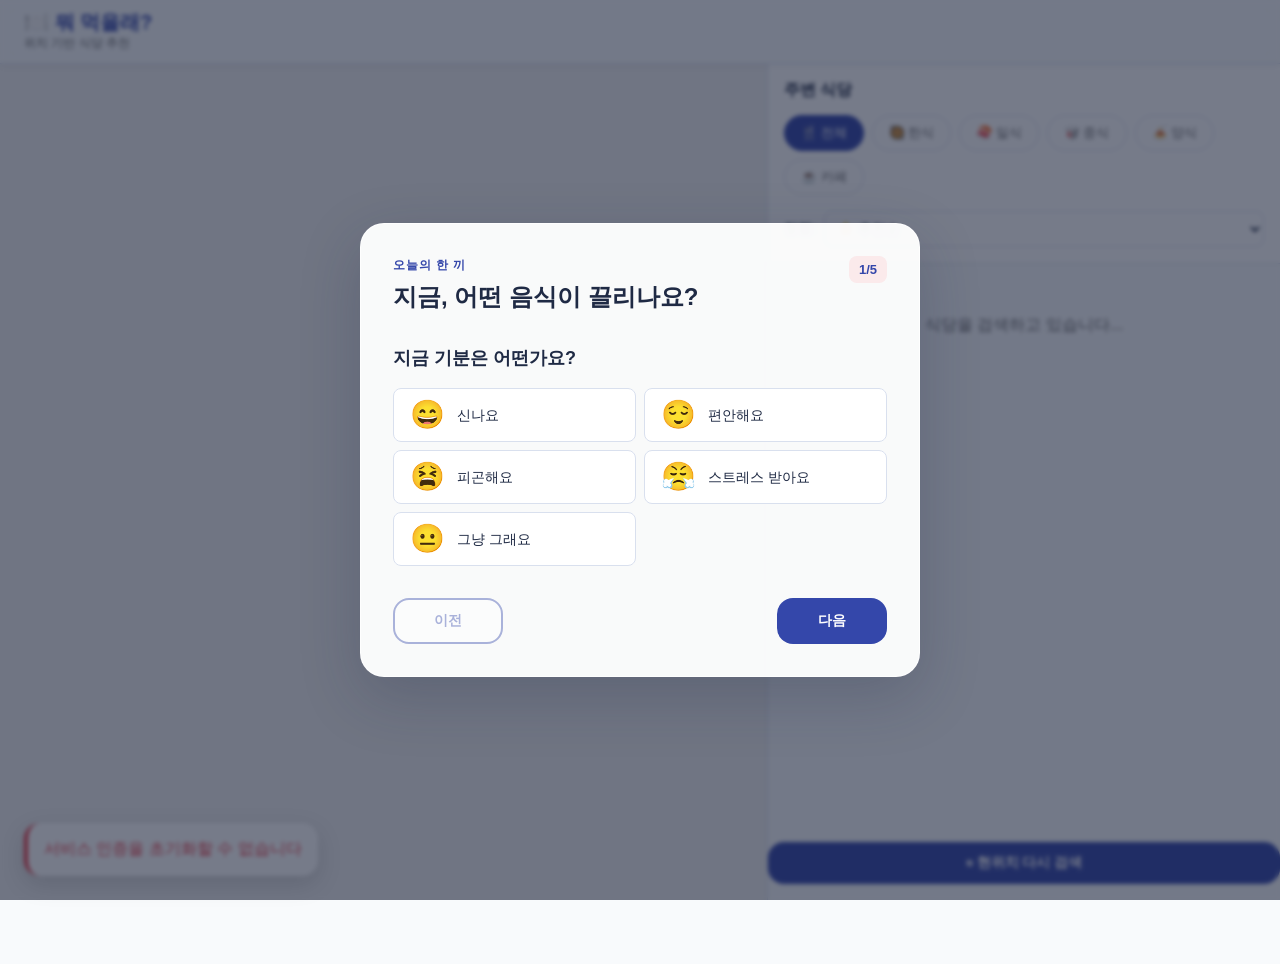
==== frontend/index.html @ f6ca093e "feat: add azd deployment setup and frontend container deployment" ====
<!DOCTYPE html>
<html lang="ko">
<head>
    <meta charset="UTF-8">
    <meta name="viewport" content="width=device-width, initial-scale=1.0">
    <title>🍽️ 뭐 먹을래? - 위치 기반 식당 추천</title>
    
    <!-- 카카오 Maps API SDK (다이나믹 로드) -->
    <!-- API 키는 config.js에서 설정되며, 로드는 kakao-map-loader.js에서 처리됩니다 -->
    
    <!-- Custom Styles -->
    <link rel="stylesheet" href="css/styles.css?v=20260823f">

    <script>
        (function () {
            if (location.hostname !== 'localhost' || location.port !== '3000') {
                return;
            }

            if ('serviceWorker' in navigator) {
                navigator.serviceWorker.getRegistrations().then((registrations) => {
                    registrations.forEach((registration) => registration.unregister());
                }).catch(() => {});
            }

            if ('caches' in window) {
                caches.keys().then((keys) => Promise.all(keys.map((k) => caches.delete(k)))).catch(() => {});
            }
        })();
    </script>
</head>
<body>
    <!-- Top Navigation Bar -->
    <nav class="navbar">
        <div class="navbar-content">
            <div class="navbar-left">
                <h1 class="navbar-title">🍽️ 뭐 먹을래?</h1>
                <p class="navbar-subtitle">위치 기반 식당 추천</p>
            </div>
            <div class="navbar-right">
                <button id="toggleTabBtn" class="tab-toggle-mobile" style="display: none;">
                    <span id="toggleTabText">리스트</span> 보기
                </button>
            </div>
        </div>
    </nav>

    <!-- Main Container -->
    <div class="container">
        <!-- Desktop: 2-Column Layout -->
        <div class="content-wrapper desktop-layout">
            <!-- Map Panel (60%) -->
            <div class="panel panel-map">
                <div id="map" class="map-container"></div>
                <div id="mapLoading" class="loading-indicator" style="display: none;">
                    <div class="spinner"></div>
                    <p>지도 로드 중...</p>
                </div>
            </div>

            <!-- List Panel (40%) -->
            <div class="panel panel-list">
                <!-- Filter Section -->
                <div class="filter-section">
                    <h3 class="filter-title">주변 식당</h3>
                    
                    <!-- Category Chips -->
                    <div class="category-chips">
                        <button class="chip chip-active" data-category="">
                            🍴 전체
                        </button>
                        <button class="chip" data-category="한식">
                            🥘 한식
                        </button>
                        <button class="chip" data-category="일식">
                            🍣 일식
                        </button>
                        <button class="chip" data-category="중식">
                            🥡 중식
                        </button>
                        <button class="chip" data-category="양식">
                            🍝 양식
                        </button>
                        <button class="chip" data-category="카페">
                            ☕ 카페
                        </button>
                    </div>

                    <!-- Sort Options -->
                    <div class="sort-section">
                        <label for="sortSelect">정렬:</label>
                        <select id="sortSelect" class="sort-select">
                            <option value="recommend">⭐ 추천순</option>
                            <option value="distance">📍 거리순</option>
                        </select>
                    </div>
                </div>

                <!-- Restaurant List -->
                <div class="list-container">
                    <div id="restaurantList" class="restaurant-list">
                        <div class="empty-state">
                            <p>식당을 검색하고 있습니다...</p>
                        </div>
                    </div>
                    
                    <div id="listLoading" class="loading-indicator" style="display: none;">
                        <div class="spinner"></div>
                        <p>목록 로드 중...</p>
                    </div>
                </div>

                <!-- Refresh Button -->
                <button id="refreshBtn" class="btn btn-primary" style="width: 100%; margin-top: 16px; margin-bottom: 16px;">
                    ↻ 현위치 다시 검색
                </button>
            </div>
        </div>

        <!-- Mobile: Tabbed Layout -->
        <div class="mobile-tabs">
            <!-- Tab Buttons -->
            <div class="tab-buttons">
                <button class="tab-btn tab-btn-active" data-tab="map">🗺️ 지도</button>
                <button class="tab-btn" data-tab="list">📋 리스트</button>
            </div>

            <!-- Tab Content -->
            <div class="tab-content">
                <!-- Map Tab -->
                <div id="mapTab" class="tab-pane tab-pane-active">
                    <div id="mapMobile" class="map-container"></div>
                    <div id="mapLoadingMobile" class="loading-indicator" style="display: none;">
                        <div class="spinner"></div>
                        <p>지도 로드 중...</p>
                    </div>
                </div>

                <!-- List Tab -->
                <div id="listTab" class="tab-pane">
                    <!-- Filter Section -->
                    <div class="filter-section">
                        <h3 class="filter-title">주변 식당</h3>
                        
                        <!-- Category Chips -->
                        <div class="category-chips">
                            <button class="chip chip-active" data-category="">
                                🍴 전체
                            </button>
                            <button class="chip" data-category="한식">
                                🥘 한식
                            </button>
                            <button class="chip" data-category="일식">
                                🍣 일식
                            </button>
                            <button class="chip" data-category="중식">
                                🥡 중식
                            </button>
                            <button class="chip" data-category="양식">
                                🍝 양식
                            </button>
                            <button class="chip" data-category="카페">
                                ☕ 카페
                            </button>
                        </div>

                        <!-- Sort Options -->
                        <div class="sort-section">
                            <label for="sortSelectMobile">정렬:</label>
                            <select id="sortSelectMobile" class="sort-select">
                                <option value="recommend">⭐ 추천순</option>
                                <option value="distance">📍 거리순</option>
                            </select>
                        </div>
                    </div>

                    <!-- Restaurant List -->
                    <div class="list-container">
                        <div id="restaurantListMobile" class="restaurant-list">
                            <div class="empty-state">
                                <p>식당을 검색하고 있습니다...</p>
                            </div>
                        </div>
                        
                        <div id="listLoadingMobile" class="loading-indicator" style="display: none;">
                            <div class="spinner"></div>
                            <p>목록 로드 중...</p>
                        </div>
                    </div>

                    <!-- Refresh Button -->
                    <button id="refreshBtnMobile" class="btn btn-primary" style="width: 100%; margin-top: 16px; margin-bottom: 16px;">
                        ↻ 현위치 다시 검색
                    </button>
                </div>
            </div>
        </div>
    </div>

    <!-- Restaurant Detail Modal -->
    <div id="detailModal" class="modal" style="display: none;" role="dialog" aria-modal="true" aria-labelledby="detailModalTitle">
        <div class="modal-overlay" id="modalOverlay"></div>
        <div class="modal-content">
            <button class="modal-close" type="button" aria-label="상세 정보 닫기">&times;</button>
            
            <div id="detailContent">
                <!-- Will be filled by JavaScript -->
            </div>
        </div>
    </div>

    <!-- Food Preference Survey -->
    <div id="surveyModal" class="survey-modal" style="display: none;" role="dialog" aria-modal="true" aria-labelledby="surveyTitle">
        <div class="survey-overlay"></div>
        <section class="survey-card">
            <div class="survey-header">
                <div>
                    <p class="survey-kicker">오늘의 한 끼</p>
                    <h2 id="surveyTitle">지금, 어떤 음식이 끌리나요?</h2>
                </div>
                <span id="surveyProgress" class="survey-progress" aria-live="polite">1/5</span>
            </div>
            <div id="surveyContent" class="survey-content"></div>
            <div class="survey-actions">
                <button id="surveyBackBtn" class="btn btn-secondary" type="button">이전</button>
                <button id="surveyNextBtn" class="btn btn-primary" type="button">다음</button>
            </div>
        </section>
    </div>

    <!-- Error Toast -->
    <div id="errorToast" class="toast toast-error" style="display: none;"></div>

    <!-- Success Toast -->
    <div id="successToast" class="toast toast-success" style="display: none;"></div>

    <!-- Scripts -->
    <!-- 1. 런타임 API 베이스 URL 강제 설정 -->
    <script>
        window.__API_BASE_URL__ = '/api';
    </script>

    <!-- 2. 설정 파일 로드 -->
    <script src="js/config.js?v=20260823f"></script>
    
        <!-- 3. 카카오 Maps API SDK 로더 (config.js의 API 키 사용) -->
    <script src="js/kakao-map-loader.js?v=20260823f"></script>
    
    <!-- 4. 유틸리티 및 API 핸들러 -->
    <script src="js/utils.js?v=20260823f"></script>
    <script src="js/api.js?v=20260823f"></script>
    <script src="js/survey-data.js?v=20260823a"></script>
    <script src="js/survey.js?v=20260823a"></script>
    
    <!-- 5. 지도 및 앱 로직 (카카오맵 기반) -->
    <script src="js/map.js?v=20260823f"></script>
    <script src="js/app.js?v=20260823f"></script>
</body>
</html>
---- frontend/css/styles.css ----
/* ===== CSS Variables & Theme ===== */
:root {
    /* Colors */
    --primary-color: #3447AA;
    --primary-light: #5B6EC7;
    --soft-surface: #FBEAEB;
    --text-primary: #1F2A44;
    --text-secondary: #666666;
    --background-color: #F8FAFC;
    --border-color: #D9E0EE;
    --success-color: #4CAF50;
    --error-color: #E63946;
    --warning-color: #FFC107;

    /* Spacing */
    --spacing-xs: 4px;
    --spacing-sm: 8px;
    --spacing-md: 16px;
    --spacing-lg: 24px;
    --spacing-xl: 32px;

    /* Sizing */
    --navbar-height: 64px;
    --tab-height: 48px;

    /* Border Radius */
    --radius-sm: 8px;
    --radius-md: 16px;
    --radius-lg: 24px;

    /* Z-index */
    --z-navbar: 1000;
    --z-modal-overlay: 1001;
    --z-modal: 1002;
    --z-toast: 1003;

    /* Transitions */
    --transition-fast: 150ms ease;
    --transition-normal: 300ms ease;
    --transition-slow: 500ms ease;
}

/* ===== Global Styles ===== */
* {
    margin: 0;
    padding: 0;
    box-sizing: border-box;
}

html, body {
    height: 100%;
    width: 100%;
    font-family: -apple-system, BlinkMacSystemFont, 'Segoe UI', 'Roboto', 'Oxygen',
        'Ubuntu', 'Cantarell', 'Fira Sans', 'Droid Sans', 'Helvetica Neue',
        sans-serif;
    -webkit-font-smoothing: antialiased;
    -moz-osx-font-smoothing: grayscale;
}

body {
    background-color: var(--background-color);
    color: var(--text-primary);
    overflow: hidden;
}

/* ===== Typography ===== */
h1, h2, h3, h4, h5, h6 {
    font-weight: 600;
    line-height: 1.2;
}

p {
    line-height: 1.6;
    color: var(--text-secondary);
}

button, input, select {
    font-family: inherit;
}

/* ===== Navbar ===== */
.navbar {
    position: fixed;
    top: 0;
    left: 0;
    right: 0;
    height: var(--navbar-height);
    background: rgba(248, 250, 252, 0.8);
    backdrop-filter: blur(12px);
    border-bottom: 1px solid var(--border-color);
    z-index: var(--z-navbar);
    display: flex;
    align-items: center;
    box-shadow: 0 2px 8px rgba(0, 0, 0, 0.04);
}

.navbar-content {
    display: flex;
    justify-content: space-between;
    align-items: center;
    width: 100%;
    max-width: 1400px;
    margin: 0 auto;
    padding: 0 var(--spacing-lg);
}

.navbar-left {
    display: flex;
    flex-direction: column;
}

.navbar-title {
    font-size: 20px;
    font-weight: 700;
    color: var(--primary-color);
    margin: 0;
}

.navbar-subtitle {
    font-size: 12px;
    color: var(--text-secondary);
    margin: 0;
}

.navbar-right {
    display: flex;
    gap: var(--spacing-md);
    align-items: center;
}

.tab-toggle-mobile {
    padding: var(--spacing-sm) var(--spacing-md);
    border: 1px solid var(--border-color);
    border-radius: var(--radius-sm);
    background: white;
    color: var(--primary-color);
    font-weight: 600;
    cursor: pointer;
    transition: all var(--transition-fast);
}

.tab-toggle-mobile:hover {
    background: var(--soft-surface);
}

/* ===== Container & Layout ===== */
.container {
    display: flex;
    flex-direction: column;
    height: calc(100vh - var(--navbar-height));
    margin-top: var(--navbar-height);
    overflow: hidden;
}

.content-wrapper {
    display: flex;
    height: 100%;
    overflow: hidden;
}

.desktop-layout {
    display: flex;
    gap: 0;
}

.panel {
    display: flex;
    flex-direction: column;
    background: white;
    overflow: hidden;
    min-height: 0;
    min-width: 0;
}

.panel-map {
    flex: 0 0 60%;
    border-right: 1px solid var(--border-color);
}

.panel-list {
    flex: 0 0 40%;
    display: flex;
    flex-direction: column;
    background: var(--background-color);
}

.map-container {
    width: 100%;
    height: 100%;
    position: relative;
    background: #f0f0f0;
}

/* Leaflet customization */
.leaflet-control-container .leaflet-top .leaflet-control {
    margin: var(--spacing-md);
}

.leaflet-control-zoom {
    background: rgba(255, 255, 255, 0.9) !important;
    backdrop-filter: blur(10px) !important;
    border: 1px solid var(--border-color) !important;
    border-radius: var(--radius-md) !important;
    box-shadow: 0 4px 15px rgba(0, 0, 0, 0.1) !important;
}

.leaflet-control-zoom a {
    width: 40px !important;
    height: 40px !important;
    line-height: 40px !important;
    font-size: 18px !important;
    color: var(--primary-color) !important;
    border-bottom: 1px solid var(--border-color) !important;
}

.leaflet-control-zoom a:hover {
    background-color: var(--soft-surface) !important;
}

.leaflet-control-zoom a:last-child {
    border-bottom: none !important;
}

/* ===== Filter Section ===== */
.filter-section {
    padding: var(--spacing-md);
    background: white;
    border-bottom: 1px solid var(--border-color);
}

.filter-title {
    font-size: 16px;
    font-weight: 600;
    margin-bottom: var(--spacing-md);
    color: var(--text-primary);
}

.category-chips {
    display: flex;
    gap: var(--spacing-sm);
    flex-wrap: wrap;
    margin-bottom: var(--spacing-md);
}

.chip {
    padding: var(--spacing-sm) var(--spacing-md);
    border: 1px solid var(--border-color);
    border-radius: 18px;
    background: white;
    color: var(--text-secondary);
    font-size: 13px;
    font-weight: 500;
    cursor: pointer;
    transition: all var(--transition-fast);
    white-space: nowrap;
}

.chip:hover {
    border-color: var(--primary-color);
    color: var(--primary-color);
}

.chip-active {
    background: var(--primary-color);
    color: white;
    border-color: var(--primary-color);
}

.sort-section {
    display: flex;
    align-items: center;
    gap: var(--spacing-sm);
    font-size: 14px;
}

.sort-select {
    flex: 1;
    padding: 8px var(--spacing-sm);
    border: 1px solid var(--border-color);
    border-radius: var(--radius-sm);
    background: white;
    color: var(--text-primary);
    font-size: 14px;
    cursor: pointer;
    transition: border var(--transition-fast);
}

.sort-select:hover,
.sort-select:focus {
    border-color: var(--primary-color);
    outline: none;
}

/* ===== Restaurant List ===== */
.list-container {
    flex: 1;
    overflow-y: auto;
    padding: var(--spacing-md);
    display: flex;
    flex-direction: column;
    gap: var(--spacing-md);
}

.restaurant-list {
    display: flex;
    flex-direction: column;
    gap: var(--spacing-md);
}

.restaurant-card {
    background: white;
    border: 1px solid var(--border-color);
    border-radius: var(--radius-md);
    padding: var(--spacing-md);
    cursor: pointer;
    transition: all var(--transition-fast);
}

.restaurant-card:hover {
    border-color: var(--primary-color);
    box-shadow: 0 4px 15px rgba(52, 71, 170, 0.1);
    transform: translateY(-2px);
}

.card-header {
    display: flex;
    justify-content: space-between;
    align-items: flex-start;
    margin-bottom: var(--spacing-sm);
}

.card-name {
    font-size: 15px;
    font-weight: 600;
    color: var(--text-primary);
    margin: 0;
}

.card-score {
    background: var(--primary-color);
    color: white;
    padding: 4px 8px;
    border-radius: 4px;
    font-size: 12px;
    font-weight: 600;
}

.card-meta {
    display: flex;
    gap: var(--spacing-md);
    font-size: 13px;
    color: var(--text-secondary);
    margin-bottom: var(--spacing-sm);
}

.card-category {
    display: inline-block;
    padding: 2px 6px;
    background: var(--soft-surface);
    border-radius: 4px;
    color: var(--primary-color);
    font-weight: 500;
}

.card-footer {
    display: flex;
    justify-content: space-between;
    align-items: center;
    font-size: 12px;
    color: var(--text-secondary);
}

.empty-state {
    display: flex;
    flex-direction: column;
    align-items: center;
    justify-content: center;
    padding: var(--spacing-xl);
    color: var(--text-secondary);
    text-align: center;
}

/* ===== Buttons ===== */
.btn {
    padding: 12px 16px;
    border: none;
    border-radius: var(--radius-md);
    font-size: 14px;
    font-weight: 600;
    cursor: pointer;
    transition: all var(--transition-fast);
    display: inline-flex;
    align-items: center;
    justify-content: center;
    gap: var(--spacing-sm);
}

.btn-primary {
    background: var(--primary-color);
    color: white;
}

.btn-primary:hover {
    background: var(--primary-light);
}

.btn-primary:active {
    transform: scale(0.98);
}

.btn-secondary {
    background: white;
    color: var(--primary-color);
    border: 2px solid var(--primary-color);
}

.btn-secondary:hover {
    background: var(--soft-surface);
}

.modal-close {
    position: absolute;
    top: var(--spacing-md);
    right: var(--spacing-md);
    width: 36px;
    height: 36px;
    border: none;
    background: transparent;
    font-size: 24px;
    color: #000000;
    font-weight: 700;
    cursor: pointer;
    transition: color var(--transition-fast);
}

.modal-close:hover {
    color: #000000;
}

/* ===== Loading Indicator ===== */
.loading-indicator {
    display: flex;
    flex-direction: column;
    align-items: center;
    justify-content: center;
    padding: var(--spacing-xl);
    color: var(--text-secondary);
}

.spinner {
    width: 40px;
    height: 40px;
    border: 3px solid var(--border-color);
    border-top-color: var(--primary-color);
    border-radius: 50%;
    animation: spin 1s linear infinite;
    margin-bottom: var(--spacing-md);
}

@keyframes spin {
    to { transform: rotate(360deg); }
}

/* ===== Modal ===== */
.modal {
    position: fixed;
    top: 0;
    left: 0;
    right: 0;
    bottom: 0;
    z-index: var(--z-modal);
    display: flex;
    align-items: center;
    justify-content: center;
}

.modal-overlay {
    position: absolute;
    top: 0;
    left: 0;
    right: 0;
    bottom: 0;
    background: rgba(0, 0, 0, 0.4);
    z-index: var(--z-modal-overlay);
}

.modal-content {
    position: relative;
    z-index: var(--z-modal);
    width: 100%;
    max-width: 600px;
    margin: 0 var(--spacing-md);
    background: white;
    border-radius: var(--radius-lg);
    max-height: 90vh;
    overflow-y: auto;
    animation: slideUp var(--transition-normal);
}

/* ===== Food Preference Survey ===== */
.survey-modal {
    position: fixed;
    inset: 0;
    z-index: 1100;
    display: flex;
    align-items: center;
    justify-content: center;
    padding: var(--spacing-lg);
}

.survey-overlay {
    position: absolute;
    inset: 0;
    background: rgba(20, 28, 52, 0.58);
    backdrop-filter: blur(2px);
}

.survey-card {
    position: relative;
    z-index: 1;
    width: min(100%, 560px);
    max-height: min(700px, 90vh);
    overflow-y: auto;
    padding: var(--spacing-xl);
    background: rgba(255, 255, 255, 0.96);
    border: 1px solid rgba(255, 255, 255, 0.8);
    border-radius: var(--radius-lg);
    box-shadow: 0 20px 60px rgba(31, 42, 68, 0.22);
    animation: surveyEnter 300ms ease-out;
}

.survey-header {
    display: flex;
    align-items: flex-start;
    justify-content: space-between;
    gap: var(--spacing-md);
    margin-bottom: var(--spacing-xl);
}

.survey-kicker,
.survey-result-label {
    margin-bottom: var(--spacing-sm);
    color: var(--primary-color);
    font-size: 12px;
    font-weight: 700;
    letter-spacing: 0.08em;
}

.survey-header h2 {
    max-width: 380px;
    font-size: 24px;
    color: var(--text-primary);
}

.survey-progress {
    flex: 0 0 auto;
    padding: 6px 10px;
    border-radius: var(--radius-sm);
    background: var(--soft-surface);
    color: var(--primary-color);
    font-size: 13px;
    font-weight: 700;
}

.survey-question {
    margin-bottom: var(--spacing-md);
    color: var(--text-primary);
    font-size: 18px;
    font-weight: 700;
}

.survey-options {
    display: grid;
    grid-template-columns: repeat(2, minmax(0, 1fr));
    gap: var(--spacing-sm);
}

.survey-option {
    display: flex;
    align-items: center;
    gap: 12px;
    min-height: 52px;
    padding: 12px var(--spacing-md);
    border: 1px solid var(--border-color);
    border-radius: var(--radius-sm);
    background: white;
    color: var(--text-primary);
    font-size: 14px;
    text-align: left;
    cursor: pointer;
    transition: all var(--transition-fast);
}

.survey-option-emoji {
    flex: 0 0 auto;
    font-size: 28px;
    line-height: 1;
}

.survey-option-label {
    line-height: 1.35;
}

.survey-option:hover,
.survey-option.selected {
    border-color: var(--primary-color);
    background: #eef0ff;
    color: var(--primary-color);
}

.survey-option.selected {
    box-shadow: inset 3px 0 0 var(--primary-color);
    font-weight: 700;
}

.survey-actions {
    display: flex;
    justify-content: space-between;
    gap: var(--spacing-md);
    margin-top: var(--spacing-xl);
}

.survey-actions .btn {
    min-width: 110px;
}

.survey-actions .btn:disabled {
    opacity: 0.4;
    cursor: not-allowed;
}

.survey-result h3 {
    margin-bottom: var(--spacing-md);
    color: var(--primary-color);
    font-size: 28px;
}

.survey-reason {
    margin-bottom: var(--spacing-lg);
    padding: var(--spacing-md);
    border-left: 3px solid var(--primary-color);
    background: #f5f6ff;
    color: var(--text-primary);
    font-size: 14px;
}

.survey-score-list {
    display: grid;
    gap: 6px;
}

.survey-score-row {
    display: flex;
    justify-content: space-between;
    padding: 10px 12px;
    border-bottom: 1px solid var(--border-color);
    color: var(--text-secondary);
    font-size: 14px;
}

.survey-score-row strong {
    color: var(--text-primary);
}

@keyframes surveyEnter {
    from { transform: translateY(12px); opacity: 0; }
    to { transform: translateY(0); opacity: 1; }
}

@keyframes slideUp {
    from {
        transform: translateY(100%);
    }
    to {
        transform: translateY(0);
    }
}

/* ===== Toast Notifications ===== */
.toast {
    position: fixed;
    bottom: var(--spacing-lg);
    left: var(--spacing-lg);
    right: auto;
    max-width: 400px;
    padding: var(--spacing-md);
    border-radius: var(--radius-md);
    background: white;
    box-shadow: 0 8px 24px rgba(0, 0, 0, 0.15);
    z-index: var(--z-toast);
    animation: slideIn var(--transition-normal);
}

@keyframes slideIn {
    from {
        transform: translateX(-100%);
        opacity: 0;
    }
    to {
        transform: translateX(0);
        opacity: 1;
    }
}

.toast-error {
    border-left: 4px solid var(--error-color);
    color: var(--error-color);
}

.toast-success {
    border-left: 4px solid var(--success-color);
    color: var(--success-color);
}

/* ===== Mobile Tabs ===== */
.mobile-tabs {
    display: none;
    flex-direction: column;
    height: 100%;
}

.tab-buttons {
    display: flex;
    gap: 0;
    background: white;
    border-bottom: 1px solid var(--border-color);
    height: var(--tab-height);
}

.tab-btn {
    flex: 1;
    padding: 0;
    border: none;
    background: transparent;
    color: var(--text-secondary);
    font-size: 14px;
    font-weight: 600;
    cursor: pointer;
    transition: all var(--transition-fast);
    border-bottom: 2px solid transparent;
    display: flex;
    align-items: center;
    justify-content: center;
    gap: var(--spacing-sm);
}

.tab-btn:hover {
    color: var(--primary-color);
}

.tab-btn-active {
    color: var(--primary-color);
    border-bottom-color: var(--primary-color);
}

.tab-content {
    flex: 1;
    display: flex;
    overflow: hidden;
}

.tab-pane {
    width: 100%;
    height: 100%;
    display: none;
    flex-direction: column;
    overflow-y: auto;
    min-height: 400px;
}

.tab-pane-active {
    display: flex;
}

/* ===== Detail Modal Content ===== */
.detail-header {
    padding: var(--spacing-lg);
    background: linear-gradient(135deg, var(--primary-color), var(--primary-light));
    color: white;
}

.detail-name {
    font-size: 24px;
    font-weight: 700;
    margin-bottom: var(--spacing-sm);
}

.detail-meta {
    display: flex;
    gap: var(--spacing-lg);
    flex-wrap: wrap;
    font-size: 14px;
}

.detail-body {
    padding: var(--spacing-lg);
}

.detail-section {
    margin-bottom: var(--spacing-lg);
}

.detail-section-title {
    font-size: 16px;
    font-weight: 600;
    margin-bottom: var(--spacing-md);
    color: var(--text-primary);
}

.review-form {
    background: var(--background-color);
    padding: var(--spacing-md);
    border-radius: var(--radius-md);
    margin-bottom: var(--spacing-md);
}

.rating-input {
    display: flex;
    gap: var(--spacing-sm);
    margin-bottom: var(--spacing-md);
    font-size: 24px;
}

.star {
    cursor: pointer;
    transition: all var(--transition-fast);
}

.star:hover,
.star.active {
    color: #FFD700;
    transform: scale(1.1);
}

.review-list {
    display: flex;
    flex-direction: column;
    gap: var(--spacing-md);
}

.review-item {
    border: 1px solid var(--border-color);
    border-radius: var(--radius-md);
    padding: var(--spacing-md);
}

.review-header {
    display: flex;
    justify-content: space-between;
    align-items: center;
    margin-bottom: var(--spacing-sm);
}

.review-user {
    font-weight: 600;
    color: var(--text-primary);
}

.review-rating {
    color: #FFD700;
}

.star-rating {
    display: inline-flex;
    align-items: center;
    gap: 1px;
    vertical-align: middle;
}

.rating-star {
    position: relative;
    display: inline-block;
    line-height: 1;
    color: #D9E0EE;
}

.rating-star.is-full {
    color: #FFD700;
}

.rating-star.is-half::after {
    content: '★';
    position: absolute;
    left: 0;
    top: 0;
    width: 50%;
    overflow: hidden;
    color: #FFD700;
}

.review-content {
    font-size: 14px;
    line-height: 1.6;
    color: var(--text-secondary);
}

/* ===== Responsive Design ===== */
@media (max-width: 768px) {
    .modal {
        align-items: flex-end;
        justify-content: center;
    }

    .survey-modal {
        align-items: flex-end;
        padding: 0;
    }

    .survey-card {
        width: 100%;
        max-height: 92vh;
        padding: var(--spacing-lg) var(--spacing-md);
        border-radius: var(--radius-lg) var(--radius-lg) 0 0;
    }

    .survey-header h2 {
        font-size: 21px;
    }

    .survey-options {
        grid-template-columns: 1fr;
    }

    .desktop-layout {
        display: none !important;
    }

    .mobile-tabs {
        display: flex !important;
    }

    .tab-toggle-mobile {
        display: block !important;
    }

    .navbar-content {
        padding: 0 var(--spacing-md);
    }

    .modal-content {
        width: 100%;
        max-width: 100%;
        margin: 0;
        border-radius: var(--radius-lg) var(--radius-lg) 0 0;
    }

    .detail-header {
        padding: var(--spacing-md);
    }

    .detail-name {
        font-size: 20px;
    }

    .category-chips {
        overflow-x: auto;
        flex-wrap: nowrap;
        padding-bottom: var(--spacing-sm);
    }

    .chip {
        flex-shrink: 0;
    }

    .toast {
        left: var(--spacing-md);
        right: var(--spacing-md);
        max-width: none;
    }
}

@media (max-width: 480px) {
    .navbar-title {
        font-size: 16px;
    }

    .navbar-subtitle {
        display: none;
    }

    .detail-meta {
        font-size: 12px;
        gap: var(--spacing-md);
    }

    .btn {
        width: 100%;
    }

    .survey-actions .btn {
        width: auto;
        flex: 1;
    }
}

/* ===== Scrollbar Styling ===== */
::-webkit-scrollbar {
    width: 8px;
    height: 8px;
}

::-webkit-scrollbar-track {
    background: transparent;
}

::-webkit-scrollbar-thumb {
    background: var(--border-color);
    border-radius: 4px;
}

::-webkit-scrollbar-thumb:hover {
    background: var(--text-secondary);
}
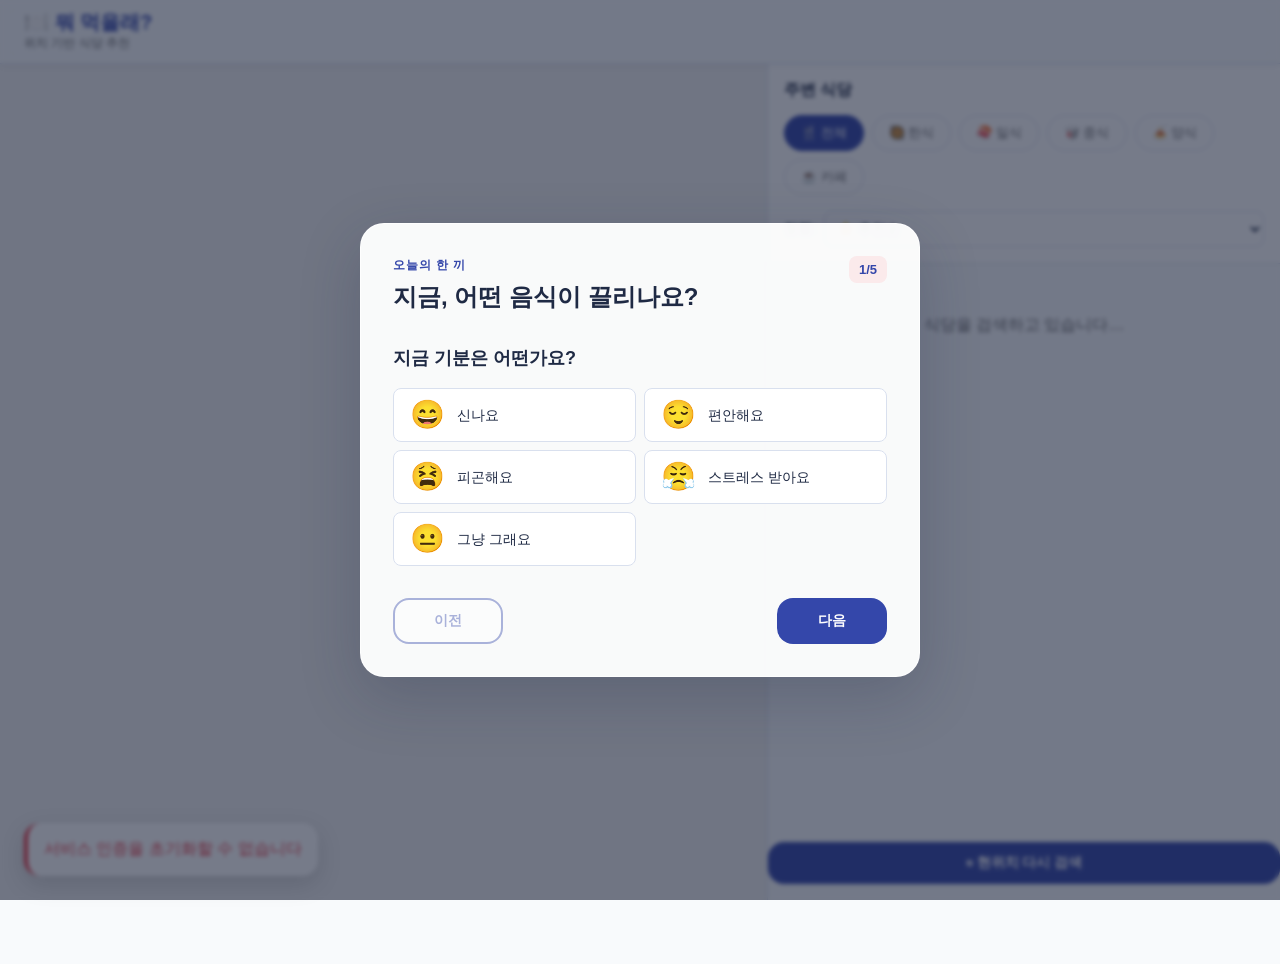
==== commit e03ad715: "style & a11y: web-design-guidelines 접근성 및 터치 UX 보완" ====
--- a/frontend/index.html
+++ b/frontend/index.html
@@ -52,9 +52,9 @@
             <!-- Map Panel (60%) -->
             <div class="panel panel-map">
                 <div id="map" class="map-container"></div>
-                <div id="mapLoading" class="loading-indicator" style="display: none;">
+                <div id="mapLoading" class="loading-indicator" style="display: none;" aria-live="polite">
                     <div class="spinner"></div>
-                    <p>지도 로드 중...</p>
+                    <p>지도 로드 중…</p>
                 </div>
             </div>
 
@@ -100,13 +100,13 @@
                 <div class="list-container">
                     <div id="restaurantList" class="restaurant-list">
                         <div class="empty-state">
-                            <p>식당을 검색하고 있습니다...</p>
+                            <p>식당을 검색하고 있습니다…</p>
                         </div>
                     </div>
                     
-                    <div id="listLoading" class="loading-indicator" style="display: none;">
+                    <div id="listLoading" class="loading-indicator" style="display: none;" aria-live="polite">
                         <div class="spinner"></div>
-                        <p>목록 로드 중...</p>
+                        <p>목록 로드 중…</p>
                     </div>
                 </div>
 
@@ -117,83 +117,96 @@
             </div>
         </div>
 
-        <!-- Mobile: Tabbed Layout -->
-        <div class="mobile-tabs">
-            <!-- Tab Buttons -->
-            <div class="tab-buttons">
-                <button class="tab-btn tab-btn-active" data-tab="map">🗺️ 지도</button>
-                <button class="tab-btn" data-tab="list">📋 리스트</button>
-            </div>
-
-            <!-- Tab Content -->
-            <div class="tab-content">
-                <!-- Map Tab -->
-                <div id="mapTab" class="tab-pane tab-pane-active">
-                    <div id="mapMobile" class="map-container"></div>
-                    <div id="mapLoadingMobile" class="loading-indicator" style="display: none;">
-                        <div class="spinner"></div>
-                        <p>지도 로드 중...</p>
-                    </div>
-                </div>
-
-                <!-- List Tab -->
-                <div id="listTab" class="tab-pane">
-                    <!-- Filter Section -->
-                    <div class="filter-section">
-                        <h3 class="filter-title">주변 식당</h3>
-                        
-                        <!-- Category Chips -->
-                        <div class="category-chips">
-                            <button class="chip chip-active" data-category="">
-                                🍴 전체
-                            </button>
-                            <button class="chip" data-category="한식">
-                                🥘 한식
-                            </button>
-                            <button class="chip" data-category="일식">
-                                🍣 일식
-                            </button>
-                            <button class="chip" data-category="중식">
-                                🥡 중식
-                            </button>
-                            <button class="chip" data-category="양식">
-                                🍝 양식
-                            </button>
-                            <button class="chip" data-category="카페">
-                                ☕ 카페
-                            </button>
-                        </div>
-
-                        <!-- Sort Options -->
-                        <div class="sort-section">
-                            <label for="sortSelectMobile">정렬:</label>
+        <!-- Mobile Layout: Fullscreen Map + Bottom Sheet -->
+        <div class="mobile-layout">
+            <!-- Fullscreen Map Base -->
+            <div class="mobile-map-wrapper">
+                <div id="mapMobile" class="map-container"></div>
+                <div id="mapLoadingMobile" class="loading-indicator" style="display: none;" aria-live="polite">
+                    <div class="spinner"></div>
+                    <p>지도 로드 중…</p>
+                </div>
+
+                <!-- Top Floating Quick Category Bar -->
+                <div class="mobile-top-bar">
+                    <div class="category-chips mobile-category-chips" role="group" aria-label="식당 카테고리 필터">
+                        <button class="chip chip-active" data-category="">🍴 전체</button>
+                        <button class="chip" data-category="한식">🥘 한식</button>
+                        <button class="chip" data-category="일식">🍣 일식</button>
+                        <button class="chip" data-category="중식">🥡 중식</button>
+                        <button class="chip" data-category="양식">🍝 양식</button>
+                        <button class="chip" data-category="카페">☕ 카페</button>
+                    </div>
+                </div>
+
+                <!-- Floating Action Buttons (FAB Group) -->
+                <div class="mobile-fab-group">
+                    <button id="mobileSurveyFab" class="fab fab-survey" title="음식 맞춤 추천 설문" aria-label="음식 맞춤 추천 설문">
+                        🎲 <span>오늘 뭐 먹지?</span>
+                    </button>
+                    <button id="mobileLocationFab" class="fab fab-location" title="내 위치로 이동" aria-label="내 위치로 이동">
+                        🎯
+                    </button>
+                </div>
+            </div>
+
+            <!-- Interactive Bottom Sheet -->
+            <div id="bottomSheet" class="bottom-sheet sheet-half">
+                <!-- Drag Handle & Summary Header -->
+                <div id="sheetHandle" class="sheet-handle" role="button" aria-label="주변 식당 목록 시트 토글" tabindex="0">
+                    <div class="handle-bar"></div>
+                    <div class="sheet-header-summary">
+                        <div class="sheet-title-group">
+                            <span class="sheet-main-title">📍 주변 식당</span>
+                            <span id="sheetRestaurantCount" class="sheet-count-badge">0개</span>
+                        </div>
+                        <div class="sort-section mobile-sort-inline">
+                            <label for="sortSelectMobile" class="sr-only">정렬 선택</label>
                             <select id="sortSelectMobile" class="sort-select">
                                 <option value="recommend">⭐ 추천순</option>
                                 <option value="distance">📍 거리순</option>
                             </select>
                         </div>
                     </div>
-
-                    <!-- Restaurant List -->
+                </div>
+
+                <!-- Bottom Sheet Scroll Content Area -->
+                <div class="sheet-content">
                     <div class="list-container">
                         <div id="restaurantListMobile" class="restaurant-list">
                             <div class="empty-state">
-                                <p>식당을 검색하고 있습니다...</p>
+                                <p>식당을 검색하고 있습니다…</p>
                             </div>
                         </div>
                         
-                        <div id="listLoadingMobile" class="loading-indicator" style="display: none;">
+                        <div id="listLoadingMobile" class="loading-indicator" style="display: none;" aria-live="polite">
                             <div class="spinner"></div>
-                            <p>목록 로드 중...</p>
+                            <p>목록 로드 중…</p>
                         </div>
                     </div>
 
                     <!-- Refresh Button -->
-                    <button id="refreshBtnMobile" class="btn btn-primary" style="width: 100%; margin-top: 16px; margin-bottom: 16px;">
+                    <button id="refreshBtnMobile" class="btn btn-primary btn-mobile-refresh">
                         ↻ 현위치 다시 검색
                     </button>
                 </div>
             </div>
+
+            <!-- Mobile Bottom Navigation Bar -->
+            <nav class="bottom-nav">
+                <button class="bottom-nav-item" data-state="collapsed" aria-label="지도 모드">
+                    <span class="nav-icon" aria-hidden="true">🗺️</span>
+                    <span class="nav-label">지도</span>
+                </button>
+                <button class="bottom-nav-item active" data-state="half" aria-label="식당 목록 모드">
+                    <span class="nav-icon" aria-hidden="true">📋</span>
+                    <span class="nav-label">식당 목록</span>
+                </button>
+                <button id="bottomNavSurveyBtn" class="bottom-nav-item" aria-label="음식 맞춤 추천 설문">
+                    <span class="nav-icon" aria-hidden="true">🎲</span>
+                    <span class="nav-label">뭐먹지?</span>
+                </button>
+            </nav>
         </div>
     </div>
 
@@ -229,18 +242,13 @@
     </div>
 
     <!-- Error Toast -->
-    <div id="errorToast" class="toast toast-error" style="display: none;"></div>
+    <div id="errorToast" class="toast toast-error" style="display: none;" role="alert" aria-live="polite"></div>
 
     <!-- Success Toast -->
-    <div id="successToast" class="toast toast-success" style="display: none;"></div>
+    <div id="successToast" class="toast toast-success" style="display: none;" role="status" aria-live="polite"></div>
 
     <!-- Scripts -->
-    <!-- 1. 런타임 API 베이스 URL 강제 설정 -->
-    <script>
-        window.__API_BASE_URL__ = '/api';
-    </script>
-
-    <!-- 2. 설정 파일 로드 -->
+    <!-- 1. 설정 파일 로드 -->
     <script src="js/config.js?v=20260823f"></script>
     
         <!-- 3. 카카오 Maps API SDK 로더 (config.js의 API 키 사용) -->
--- a/frontend/css/styles.css
+++ b/frontend/css/styles.css
@@ -61,6 +61,20 @@
     background-color: var(--background-color);
     color: var(--text-primary);
     overflow: hidden;
+    -webkit-tap-highlight-color: transparent;
+}
+
+/* Screen Reader Only Utility */
+.sr-only {
+    position: absolute;
+    width: 1px;
+    height: 1px;
+    padding: 0;
+    margin: -1px;
+    overflow: hidden;
+    clip: rect(0, 0, 0, 0);
+    white-space: nowrap;
+    border: 0;
 }
 
 /* ===== Typography ===== */
@@ -76,6 +90,7 @@
 
 button, input, select {
     font-family: inherit;
+    touch-action: manipulation;
 }
 
 /* ===== Navbar ===== */
@@ -494,6 +509,7 @@
     border-radius: var(--radius-lg);
     max-height: 90vh;
     overflow-y: auto;
+    overscroll-behavior: contain;
     animation: slideUp var(--transition-normal);
 }
 
@@ -521,6 +537,7 @@
     width: min(100%, 560px);
     max-height: min(700px, 90vh);
     overflow-y: auto;
+    overscroll-behavior: contain;
     padding: var(--spacing-xl);
     background: rgba(255, 255, 255, 0.96);
     border: 1px solid rgba(255, 255, 255, 0.8);
@@ -894,6 +911,306 @@
     color: var(--text-secondary);
 }
 
+/* ===== Mobile Layout & Bottom Sheet ===== */
+.mobile-layout {
+    display: none;
+    position: relative;
+    width: 100%;
+    height: calc(100vh - var(--navbar-height));
+    margin-top: var(--navbar-height);
+    overflow: hidden;
+    background: var(--background-color);
+}
+
+.mobile-map-wrapper {
+    position: absolute;
+    top: 0;
+    left: 0;
+    right: 0;
+    bottom: 0;
+    z-index: 1;
+}
+
+/* Floating Top Category Bar */
+.mobile-top-bar {
+    position: absolute;
+    top: 6px;
+    left: 8px;
+    right: 8px;
+    z-index: 10;
+    pointer-events: none;
+}
+
+.mobile-category-chips {
+    display: flex;
+    gap: 6px;
+    overflow-x: auto;
+    flex-wrap: nowrap;
+    padding: 4px 6px;
+    margin-bottom: 0 !important;
+    background: rgba(255, 255, 255, 0.92);
+    backdrop-filter: blur(16px);
+    -webkit-backdrop-filter: blur(16px);
+    border: 1px solid rgba(255, 255, 255, 0.8);
+    border-radius: 20px;
+    box-shadow: 0 4px 14px rgba(31, 42, 68, 0.1);
+    pointer-events: auto;
+    -webkit-overflow-scrolling: touch;
+    scrollbar-width: none;
+}
+
+.mobile-category-chips::-webkit-scrollbar {
+    display: none;
+}
+
+.mobile-category-chips .chip {
+    padding: 6px 12px;
+    font-size: 13px;
+    border-radius: 16px;
+    min-height: 36px; /* Reduced vertical footprint to expose map */
+    display: inline-flex;
+    align-items: center;
+    justify-content: center;
+    gap: 4px;
+    border: 1px solid rgba(0, 0, 0, 0.05);
+    background: white;
+    box-shadow: 0 1px 3px rgba(0, 0, 0, 0.05);
+    transition: all 150ms cubic-bezier(0.4, 0, 0.2, 1);
+}
+
+.mobile-category-chips .chip:active {
+    transform: scale(0.95);
+}
+
+.mobile-category-chips .chip-active {
+    background: var(--primary-color);
+    color: white;
+    border-color: var(--primary-color);
+    box-shadow: 0 4px 12px rgba(52, 71, 170, 0.3);
+}
+
+/* Floating Action Buttons (FABs) */
+.mobile-fab-group {
+    position: absolute;
+    right: 16px;
+    bottom: calc(50vh + 16px);
+    z-index: 15;
+    display: flex;
+    flex-direction: column;
+    align-items: flex-end;
+    gap: 12px;
+    pointer-events: auto;
+    transition: bottom 300ms cubic-bezier(0.25, 1, 0.5, 1);
+}
+
+.fab {
+    display: inline-flex;
+    align-items: center;
+    justify-content: center;
+    gap: 8px;
+    border: none;
+    border-radius: 24px;
+    box-shadow: 0 8px 24px rgba(31, 42, 68, 0.18);
+    cursor: pointer;
+    font-size: 14px;
+    font-weight: 600;
+    transition: all 150ms ease;
+    min-height: 44px; /* Touch target minimum */
+}
+
+.fab:active {
+    transform: scale(0.94);
+}
+
+.fab-survey {
+    padding: 12px 20px;
+    background: linear-gradient(135deg, #3447AA, #5B6EC7);
+    color: white;
+    border: 1px solid rgba(255, 255, 255, 0.3);
+}
+
+.fab-location {
+    width: 48px;
+    height: 48px;
+    border-radius: 50%;
+    background: white;
+    color: var(--primary-color);
+    font-size: 20px;
+    border: 1px solid var(--border-color);
+}
+
+/* Bottom Sheet Container */
+.bottom-sheet {
+    position: absolute;
+    left: 0;
+    right: 0;
+    bottom: calc(56px + env(safe-area-inset-bottom, 0px)); /* Safe area support for iOS/Android */
+    z-index: 20;
+    background: rgba(255, 255, 255, 0.98);
+    backdrop-filter: blur(20px);
+    -webkit-backdrop-filter: blur(20px);
+    border-radius: 24px 24px 0 0;
+    box-shadow: 0 -8px 32px rgba(0, 0, 0, 0.12);
+    border-top: 1px solid rgba(255, 255, 255, 0.9);
+    display: flex;
+    flex-direction: column;
+    transition: height 300ms cubic-bezier(0.25, 1, 0.5, 1);
+    will-change: height;
+}
+
+/* Sheet States */
+.bottom-sheet.sheet-collapsed {
+    height: 72px;
+}
+
+.bottom-sheet.sheet-half {
+    height: 50vh;
+}
+
+.bottom-sheet.sheet-full {
+    height: calc(100vh - var(--navbar-height) - 56px - env(safe-area-inset-bottom, 0px));
+}
+
+.sheet-handle {
+    padding: 12px 16px 8px 16px;
+    cursor: grab;
+    user-select: none;
+    touch-action: none;
+    flex-shrink: 0;
+    min-height: 44px; /* Easy touch drag affordance */
+}
+
+.sheet-handle:active .handle-bar {
+    background: var(--primary-color);
+    width: 48px;
+}
+
+.handle-bar {
+    width: 40px;
+    height: 5px;
+    border-radius: 3px;
+    background: #CBD5E1;
+    margin: 0 auto 10px auto;
+    transition: all 200ms ease;
+}
+
+.sheet-header-summary {
+    display: flex;
+    align-items: center;
+    justify-content: space-between;
+}
+
+.sheet-title-group {
+    display: flex;
+    align-items: center;
+    gap: 8px;
+}
+
+.sheet-main-title {
+    font-size: 16px;
+    font-weight: 700;
+    color: var(--text-primary);
+}
+
+.sheet-count-badge {
+    padding: 2px 10px;
+    background: var(--soft-surface);
+    color: var(--primary-color);
+    font-size: 12px;
+    font-weight: 700;
+    border-radius: 12px;
+}
+
+.mobile-sort-inline {
+    width: auto;
+}
+
+.mobile-sort-inline .sort-select {
+    padding: 6px 12px;
+    font-size: 13px;
+    border-radius: 14px;
+    background: #F1F5F9;
+    border: 1px solid var(--border-color);
+    font-weight: 600;
+    min-height: 36px;
+}
+
+.sheet-content {
+    flex: 1;
+    display: flex;
+    flex-direction: column;
+    overflow-y: auto;
+    overscroll-behavior: contain;
+    padding: 0 16px 16px 16px;
+    -webkit-overflow-scrolling: touch;
+}
+
+.btn-mobile-refresh {
+    margin-top: 16px;
+    width: 100%;
+    border-radius: 16px;
+    padding: 14px;
+    min-height: 48px; /* Touch target minimum 48px */
+    font-size: 15px;
+}
+
+/* Card highlight on map marker click or selection */
+.restaurant-card.card-highlight {
+    border-color: var(--primary-color);
+    background: #F4F6FF;
+    box-shadow: 0 4px 16px rgba(52, 71, 170, 0.15);
+    transform: translateY(-2px);
+}
+
+/* Category Badge Colors */
+.card-category[data-cat="한식"] { background: #FFEEDD; color: #D96B00; }
+.card-category[data-cat="일식"] { background: #E6F4FF; color: #0066CC; }
+.card-category[data-cat="중식"] { background: #FFE6E6; color: #CC0000; }
+.card-category[data-cat="양식"] { background: #F3E8FF; color: #7E22CE; }
+.card-category[data-cat="카페"] { background: #EFEFEF; color: #4A4A4A; }
+
+/* Bottom Nav Bar with Safe Area Insets */
+.bottom-nav {
+    position: absolute;
+    bottom: 0;
+    left: 0;
+    right: 0;
+    height: calc(56px + env(safe-area-inset-bottom, 0px));
+    padding-bottom: env(safe-area-inset-bottom, 0px);
+    z-index: 30;
+    background: white;
+    border-top: 1px solid var(--border-color);
+    display: flex;
+    align-items: center;
+    justify-content: space-around;
+}
+
+.bottom-nav-item {
+    flex: 1;
+    display: flex;
+    flex-direction: column;
+    align-items: center;
+    justify-content: center;
+    gap: 2px;
+    height: 100%;
+    min-height: 44px;
+    background: transparent;
+    border: none;
+    color: var(--text-secondary);
+    font-size: 11px;
+    font-weight: 600;
+    cursor: pointer;
+    transition: color var(--transition-fast);
+}
+
+.bottom-nav-item .nav-icon {
+    font-size: 18px;
+}
+
+.bottom-nav-item.active {
+    color: var(--primary-color);
+}
+
 /* ===== Responsive Design ===== */
 @media (max-width: 768px) {
     .modal {
@@ -925,12 +1242,12 @@
         display: none !important;
     }
 
-    .mobile-tabs {
-        display: flex !important;
+    .mobile-layout {
+        display: block !important;
     }
 
     .tab-toggle-mobile {
-        display: block !important;
+        display: none !important;
     }
 
     .navbar-content {
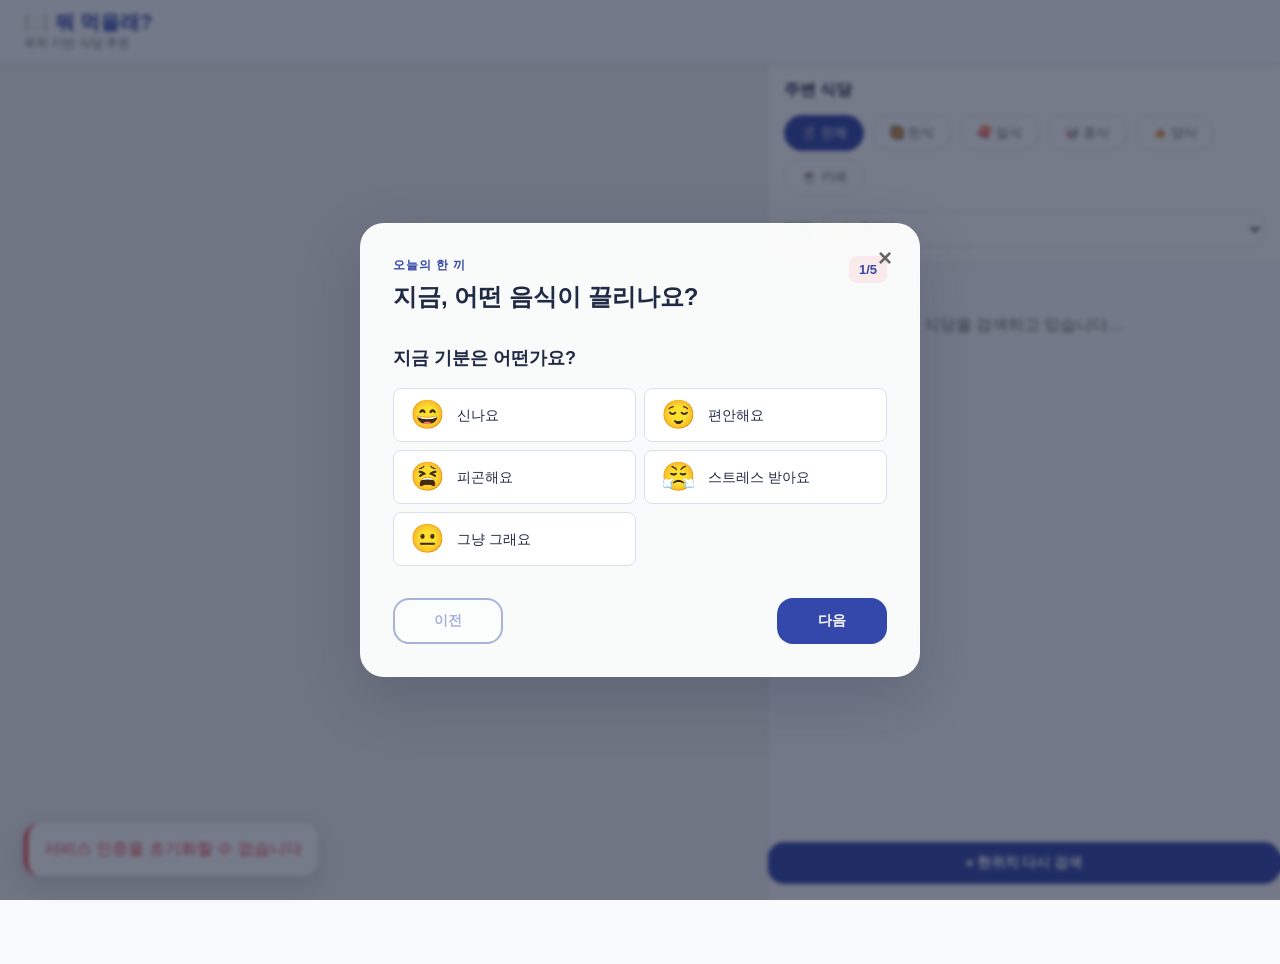
==== commit 8cf874ce: "feat: 음식 취향 설문 모달 우측 상단 X 닫기 버튼 및 배경 클릭 닫기 기능 추가" ====
--- a/frontend/index.html
+++ b/frontend/index.html
@@ -141,9 +141,6 @@
 
                 <!-- Floating Action Buttons (FAB Group) -->
                 <div class="mobile-fab-group">
-                    <button id="mobileSurveyFab" class="fab fab-survey" title="음식 맞춤 추천 설문" aria-label="음식 맞춤 추천 설문">
-                        🎲 <span>오늘 뭐 먹지?</span>
-                    </button>
                     <button id="mobileLocationFab" class="fab fab-location" title="내 위치로 이동" aria-label="내 위치로 이동">
                         🎯
                     </button>
@@ -224,8 +221,9 @@
 
     <!-- Food Preference Survey -->
     <div id="surveyModal" class="survey-modal" style="display: none;" role="dialog" aria-modal="true" aria-labelledby="surveyTitle">
-        <div class="survey-overlay"></div>
+        <div class="survey-overlay" id="surveyOverlay"></div>
         <section class="survey-card">
+            <button class="survey-close" id="surveyCloseBtn" type="button" aria-label="설문 닫기">&times;</button>
             <div class="survey-header">
                 <div>
                     <p class="survey-kicker">오늘의 한 끼</p>
--- a/frontend/css/styles.css
+++ b/frontend/css/styles.css
@@ -355,9 +355,15 @@
     background: var(--primary-color);
     color: white;
     padding: 4px 8px;
-    border-radius: 4px;
+    border-radius: 6px;
     font-size: 12px;
     font-weight: 600;
+}
+
+.card-score-new {
+    background: #EEF2FF;
+    color: var(--primary-color);
+    border: 1px solid rgba(52, 71, 170, 0.2);
 }
 
 .card-meta {
@@ -546,6 +552,31 @@
     animation: surveyEnter 300ms ease-out;
 }
 
+.survey-close {
+    position: absolute;
+    top: var(--spacing-md);
+    right: var(--spacing-md);
+    width: 36px;
+    height: 36px;
+    border: none;
+    background: transparent;
+    font-size: 24px;
+    color: var(--text-secondary);
+    font-weight: 700;
+    cursor: pointer;
+    display: flex;
+    align-items: center;
+    justify-content: center;
+    border-radius: 50%;
+    transition: all var(--transition-fast);
+    z-index: 2;
+}
+
+.survey-close:hover {
+    color: var(--text-primary);
+    background: rgba(0, 0, 0, 0.06);
+}
+
 .survey-header {
     display: flex;
     align-items: flex-start;
@@ -916,8 +947,8 @@
     display: none;
     position: relative;
     width: 100%;
-    height: calc(100vh - var(--navbar-height));
-    margin-top: var(--navbar-height);
+    height: 100vh;
+    margin-top: 0;
     overflow: hidden;
     background: var(--background-color);
 }
@@ -931,12 +962,13 @@
     z-index: 1;
 }
 
-/* Floating Top Category Bar */
+/* Floating Top Category Bar - Top Edge Positioned */
 .mobile-top-bar {
     position: absolute;
-    top: 6px;
-    left: 8px;
-    right: 8px;
+    top: 0;
+    left: 0;
+    right: 0;
+    padding: calc(6px + env(safe-area-inset-top, 0px)) 10px 0 10px;
     z-index: 10;
     pointer-events: none;
 }
@@ -948,12 +980,12 @@
     flex-wrap: nowrap;
     padding: 4px 6px;
     margin-bottom: 0 !important;
-    background: rgba(255, 255, 255, 0.92);
+    background: rgba(255, 255, 255, 0.88);
     backdrop-filter: blur(16px);
     -webkit-backdrop-filter: blur(16px);
-    border: 1px solid rgba(255, 255, 255, 0.8);
+    border: 1px solid rgba(255, 255, 255, 0.7);
     border-radius: 20px;
-    box-shadow: 0 4px 14px rgba(31, 42, 68, 0.1);
+    box-shadow: 0 2px 10px rgba(0, 0, 0, 0.08);
     pointer-events: auto;
     -webkit-overflow-scrolling: touch;
     scrollbar-width: none;
@@ -964,17 +996,17 @@
 }
 
 .mobile-category-chips .chip {
-    padding: 6px 12px;
+    padding: 5px 12px;
     font-size: 13px;
-    border-radius: 16px;
-    min-height: 36px; /* Reduced vertical footprint to expose map */
+    border-radius: 14px;
+    min-height: 32px; /* Slim height to expose map fully */
     display: inline-flex;
     align-items: center;
     justify-content: center;
     gap: 4px;
     border: 1px solid rgba(0, 0, 0, 0.05);
     background: white;
-    box-shadow: 0 1px 3px rgba(0, 0, 0, 0.05);
+    box-shadow: 0 1px 2px rgba(0, 0, 0, 0.04);
     transition: all 150ms cubic-bezier(0.4, 0, 0.2, 1);
 }
 
@@ -1020,13 +1052,6 @@
 
 .fab:active {
     transform: scale(0.94);
-}
-
-.fab-survey {
-    padding: 12px 20px;
-    background: linear-gradient(135deg, #3447AA, #5B6EC7);
-    color: white;
-    border: 1px solid rgba(255, 255, 255, 0.3);
 }
 
 .fab-location {
@@ -1242,6 +1267,15 @@
         display: none !important;
     }
 
+    .navbar {
+        display: none !important;
+    }
+
+    .container {
+        height: 100vh !important;
+        margin-top: 0 !important;
+    }
+
     .mobile-layout {
         display: block !important;
     }
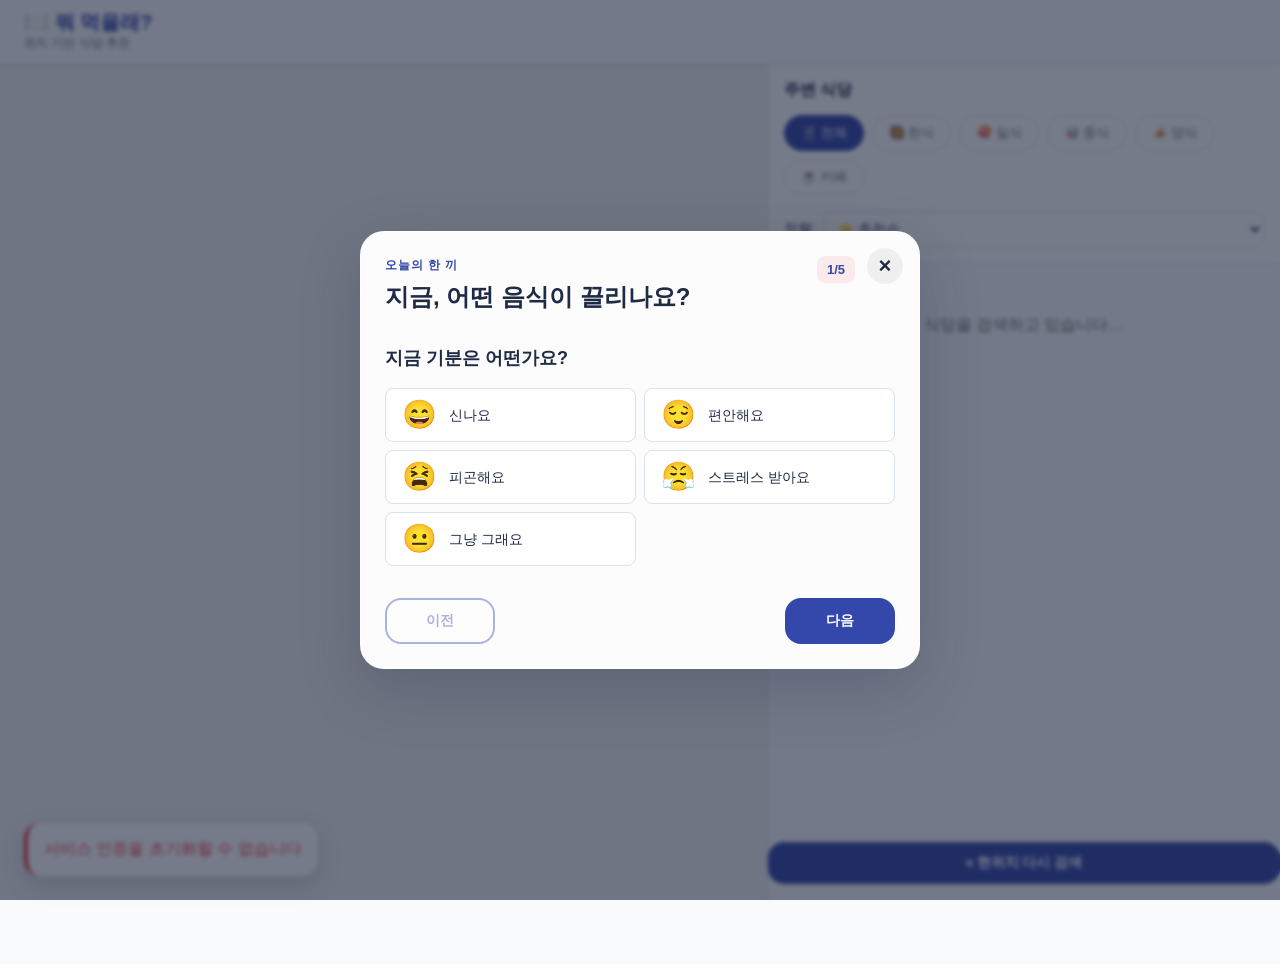
==== commit e3b0ad8f: "fix(mobile): 불필요한 내위치 FAB 버튼 삭제 및 설문 모달 X버튼 겹침방지 스타일 정돈" ====
--- a/frontend/index.html
+++ b/frontend/index.html
@@ -9,7 +9,7 @@
     <!-- API 키는 config.js에서 설정되며, 로드는 kakao-map-loader.js에서 처리됩니다 -->
     
     <!-- Custom Styles -->
-    <link rel="stylesheet" href="css/styles.css?v=20260823f">
+    <link rel="stylesheet" href="css/styles.css?v=20260830_close">
 
     <script>
         (function () {
@@ -138,13 +138,6 @@
                         <button class="chip" data-category="카페">☕ 카페</button>
                     </div>
                 </div>
-
-                <!-- Floating Action Buttons (FAB Group) -->
-                <div class="mobile-fab-group">
-                    <button id="mobileLocationFab" class="fab fab-location" title="내 위치로 이동" aria-label="내 위치로 이동">
-                        🎯
-                    </button>
-                </div>
             </div>
 
             <!-- Interactive Bottom Sheet -->
@@ -221,11 +214,11 @@
 
     <!-- Food Preference Survey -->
     <div id="surveyModal" class="survey-modal" style="display: none;" role="dialog" aria-modal="true" aria-labelledby="surveyTitle">
-        <div class="survey-overlay" id="surveyOverlay"></div>
+        <div class="survey-overlay" id="surveyOverlay" onclick="closeSurvey()"></div>
         <section class="survey-card">
-            <button class="survey-close" id="surveyCloseBtn" type="button" aria-label="설문 닫기">&times;</button>
+            <button class="survey-close" id="surveyCloseBtn" type="button" aria-label="설문 닫기" onclick="closeSurvey()">&times;</button>
             <div class="survey-header">
-                <div>
+                <div class="survey-header-text">
                     <p class="survey-kicker">오늘의 한 끼</p>
                     <h2 id="surveyTitle">지금, 어떤 음식이 끌리나요?</h2>
                 </div>
--- a/frontend/css/styles.css
+++ b/frontend/css/styles.css
@@ -544,8 +544,8 @@
     max-height: min(700px, 90vh);
     overflow-y: auto;
     overscroll-behavior: contain;
-    padding: var(--spacing-xl);
-    background: rgba(255, 255, 255, 0.96);
+    padding: 24px;
+    background: rgba(255, 255, 255, 0.98);
     border: 1px solid rgba(255, 255, 255, 0.8);
     border-radius: var(--radius-lg);
     box-shadow: 0 20px 60px rgba(31, 42, 68, 0.22);
@@ -554,14 +554,15 @@
 
 .survey-close {
     position: absolute;
-    top: var(--spacing-md);
-    right: var(--spacing-md);
+    top: 16px;
+    right: 16px;
     width: 36px;
     height: 36px;
     border: none;
-    background: transparent;
-    font-size: 24px;
-    color: var(--text-secondary);
+    background: rgba(0, 0, 0, 0.05);
+    font-size: 22px;
+    line-height: 1;
+    color: var(--text-primary);
     font-weight: 700;
     cursor: pointer;
     display: flex;
@@ -569,19 +570,21 @@
     justify-content: center;
     border-radius: 50%;
     transition: all var(--transition-fast);
-    z-index: 2;
-}
-
-.survey-close:hover {
-    color: var(--text-primary);
-    background: rgba(0, 0, 0, 0.06);
+    z-index: 10;
+}
+
+.survey-close:hover,
+.survey-close:active {
+    color: var(--error-color);
+    background: rgba(230, 57, 70, 0.1);
 }
 
 .survey-header {
     display: flex;
     align-items: flex-start;
     justify-content: space-between;
-    gap: var(--spacing-md);
+    gap: 12px;
+    padding-right: 40px; /* X 버튼과 헤더/프로그레스바 겹침 방지 */
     margin-bottom: var(--spacing-xl);
 }
 
